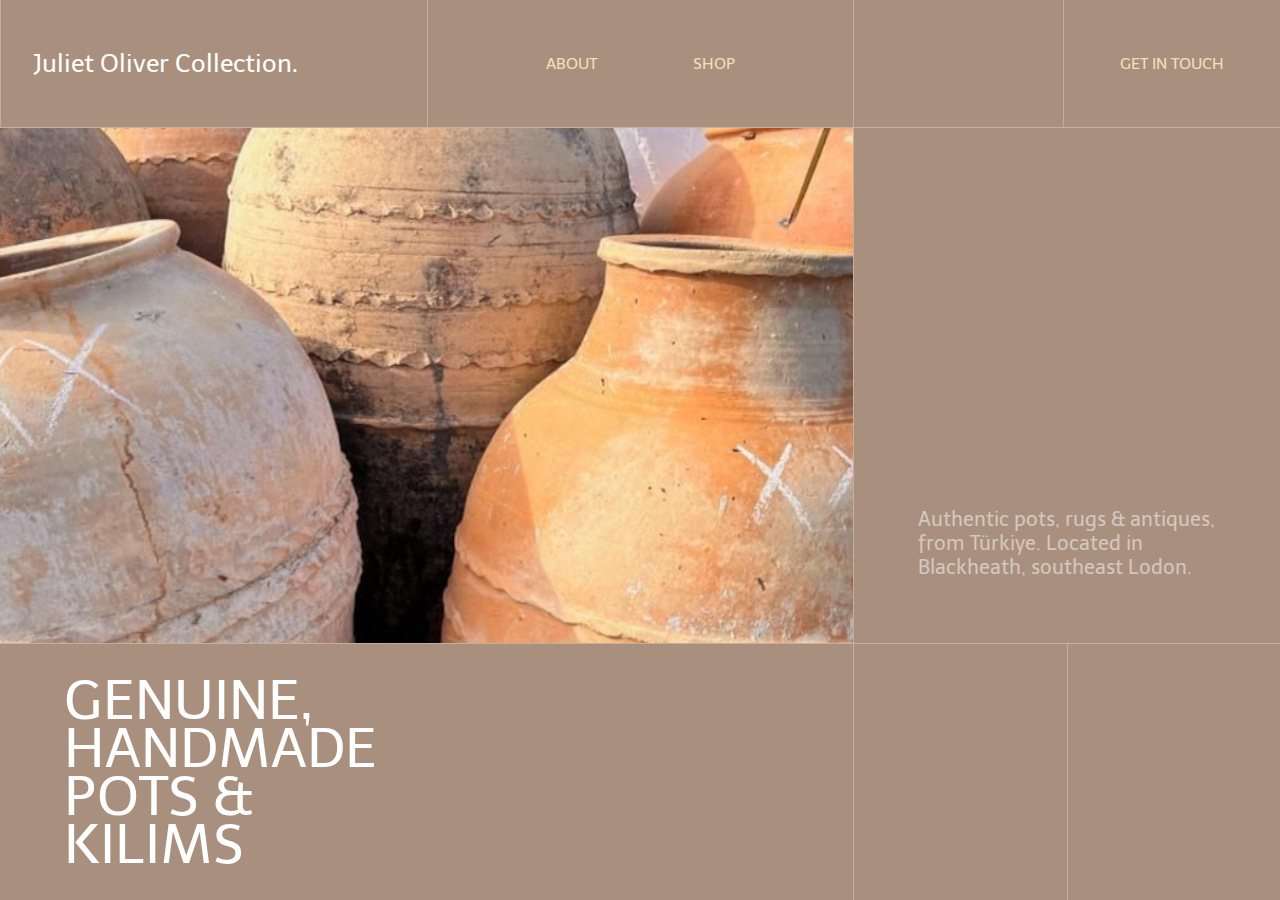
==== index.html @ e18bff8e "Add files via upload" ====
<!DOCTYPE html>
<html lang="en">
<head>
    <meta charset="UTF-8">
    <meta http-equiv="X-UA-Compatible" content="IE=edge">
    <meta name="viewport" content="width=device-width, initial-scale=1.0">

    <title>Home | Juliet Oliver Collection</title>

    <link rel="stylesheet" href="style.css">

    <link rel="stylesheet" href="https://cdnjs.cloudflare.com/ajax/libs/font-awesome/6.4.0/css/all.min.css" 
    integrity="sha512-iecdLmaskl7CVkqkXNQ/ZH/XLlvWZOJyj7Yy7tcenmpD1ypASozpmT/E0iPtmFIB46ZmdtAc9eNBvH0H/ZpiBw==" 
    crossorigin="anonymous" referrerpolicy="no-referrer" />

</head>
<body>
    <script src="script.js"></script>

    <nav data-toggled="false" data-transitionable="false">
        <script src="navscript.js"></script>
        <div id="nav-logo-section" class="nav-section">
        <h1 class="logotxt">Juliet Oliver Collection.</h1>
        </div>
        <div id="nav-mobile-section">
          <div id="nav-link-section" class="nav-section">
            <a href="#">ABOUT</a>
            <a href="#">SHOP</a>
          </div>
          <div id="nav-social-section" class="nav-section">
            <a href="https://www.instagram.com/julietolivercollection/" target="_blank">
              <i class="fa-brands fa-instagram fa-2xl"></i>
            </a>
            <a href="#" target="_blank">
              <i class="fa-brands fa-facebook fa-2xl"></i>
            </a>    
            <a href="#">
              <i class="fa-brands fa-shopify fa-2xl"></i>
            </a>
          </div>
          <div id="nav-contact-section" class="nav-section">
            <a href="#">GET IN TOUCH</a>
          </div>
        </div>
        <button id="nav-toggle-button" type="button" onclick="handleNavToggle()">
          <span>Menu</span>
          <i class="fa-solid fa-bars"></i>
        </button>
      </nav>


      <main>
        <article data-index="0" data-status="active">
          <div class="article-image-section article-section"></div>
          <div class="article-description-section article-section">
            <p>
                Authentic pots, rugs & antiques, from Türkiye. Located in Blackheath, southeast Lodon.
            </p>
          </div>
          <div class="article-title-section article-section">
            <h2>Genuine, handmade pots & kilims </h2>
            <i class="fa-light fa-plus-large"></i>
          </div>
          <div class="article-nav-section article-section">
            <button class="article-nav-button" type="button" onclick="handleLeftClick()">
                <i class="fa-solid fa-left-long"></i>
            </button>
            <button class="article-nav-button" type="button" onclick="handleRightClick()">
                <i class="fa-solid fa-right-long"></i>
            </button>
          </div>
        </article>
        <article data-index="1" data-status="inactive">    
          <div class="article-image-section article-section"></div>
          <div class="article-description-section article-section">
            <p>Second page paragraph Sample Text.</p>
          </div>
          <div class="article-title-section article-section">
              <h2>Second Page header test</h2>
            <i class="fa-light fa-plus-large"></i>
          </div>
          <div class="article-nav-section article-section">
            <button class="article-nav-button" type="button" onclick="handleLeftClick()">
                <i class="fa-solid fa-left-long"></i>
            </button>
            <button class="article-nav-button" type="button" onclick="handleRightClick()">
                <i class="fa-solid fa-right-long"></i>
            </button>
          </div>
        </article>
        <article data-index="2" data-status="inactive">    
          <div class="article-image-section article-section"></div>
          <div class="article-description-section article-section">
            <p>Third Page paragraph test.</p>
          </div>
          <div class="article-title-section article-section">
            <h2>Third Page header test</h2>
            <i class="fa-light fa-plus-large"></i>
          </div>
          <div class="article-nav-section article-section">
            <button class="article-nav-button" type="button" onclick="handleLeftClick()">
                <i class="fa-solid fa-left-long"></i>
            </button>
            <button class="article-nav-button" type="button" onclick="handleRightClick()">
                <i class="fa-solid fa-right-long"></i>
            </button>
          </div>
        </article>
        <article data-index="3" data-status="inactive">    
          <div class="article-image-section article-section"></div>
          <div class="article-description-section article-section">
            <p>
              Fourth page paragraph test
            </p>
          </div>
          <div class="article-title-section article-section">
            <h2>Fourth Page Header test</h2>
            <i class="fa-light fa-plus-large"></i>
          </div>
          <div class="article-nav-section article-section">
            <button class="article-nav-button" type="button" onclick="handleLeftClick()">
                <i class="fa-solid fa-left-long"></i>
            </button>
            <button class="article-nav-button" type="button" onclick="handleRightClick()">
                <i class="fa-solid fa-right-long"></i>
            </button>
          </div>
        </article>
      </main>


      </script>       
</body>
</html>
---- style.css ----
@import url('https://fonts.googleapis.com/css2?family=Telex&display=swap');

:root {
    --background-color: #A9907E;
    --border-color: #f3deba69;
    --highlight-color: #ABC4AA;
    --yt-color: rgb(229, 57, 53);
  }
  
.logotxt {
    color: white;
    font-size: 25px;
}

  body {
    background-color: var(--background-color);
    display: flex;
    flex-direction: column;
    height: 100vh;
    margin: 0px;
    overflow: hidden;
  }
  
  * {
    box-sizing: border-box;
  }
  
  h1, h2, h3, a, p, span {
    font-family: 'Telex', sans-serif;
    font-weight: 500;
    color: #F3DEBA;
    margin: 0px;
  }
  
  a {
    text-decoration: none;
  }
  
  a:hover {
    color: var(--highlight-color);
  }
  
  nav {
    display: flex;
    width: 100%;
    border-bottom: 1px solid var(--border-color);
  }
  
  nav .nav-section {
    padding: 3rem 2rem;
    display: flex;
    gap: 1rem;
    border-left: 1px solid var(--border-color);
    align-items: center;
    justify-content: center;
  }
  
  #nav-mobile-section {
    display: flex;
    flex-basis: calc(100% * (2 / 3));
    z-index: 3;
  }
  
  #nav-toggle-button { 
    align-items: center;
    background-color: transparent;
    border: none;
    border-left: 1px solid var(--border-color);
    color: white;
    cursor: pointer;
    display: none;
    gap: 0.8rem;
    height: 100%;
    justify-content: center;
    outline: none;
    padding: 0rem 3rem;
    position: relative;
    z-index: 3;
  }
  
  #nav-toggle-button:hover,
  #nav-toggle-button:hover > span {
    color: var(--highlight-color);
  }
  
  #nav-toggle-button > span,
  #nav-toggle-button > i { 
    display: inline-block;
    height: 1rem;
    line-height: 1rem;
  }
  
  #nav-social-section,
  #nav-contact-section {
    flex-grow: 1;
  }
  
  #nav-logo-section {
    flex-basis: calc(100% / 3);
    justify-content: flex-start;
  }
  
  #nav-logo-section > a > i {
    font-size: 2.5rem;
  }
  
  #nav-link-section {
    flex-basis: 50%;
    gap: 6rem; 
  }
  
  #nav-social-section {
    gap: 3rem;
  }
  
  main {
    flex-grow: 1;
    position: relative;
    overflow: hidden;
  }
  
  main > article {
    height: 100%;
    width: 100%;
    display: grid;
    grid-template-columns: 2fr 1fr;
    grid-template-rows: 2fr 1fr;
    position: absolute;
    left: 0px;
    top: 0px;
    transition: transform 400ms ease;  
  }
  
  main > article[data-status="inactive"] {
    transform: translateX(-100%);
    transition: none;
  }
  
  main > article[data-status="active"] {
    transform: translateX(0%);
  }
  
  main > article[data-status="before"] {
    transform: translateX(-100%);
  }
  
  main > article[data-status="after"] {
    transform: translateX(100%);
  }
  
  main > article[data-status="becoming-active-from-before"] {
    transform: translateX(-100%);
    transition: none;
  }
  
  main > article[data-status="becoming-active-from-after"] {
    transform: translateX(100%);
    transition: none;
  }
  
  main > article > .article-section {
    height: 100%;
    display: flex;
  }
  
  main > article > .article-description-section,
  main > article > .article-nav-section {
    border-left: 1px solid var(--border-color);
  }
  
  main > article > .article-title-section,
  main > article > .article-nav-section {
    border-top: 1px solid var(--border-color);
  }
  
  main > article:first-child > .article-image-section {
    background-image: url("homepot.png");
  }
  
  main > article:nth-child(2) > .article-image-section {
    background-image: url("pot1.jpeg");
  }
  
  main > article:nth-child(3) > .article-image-section {
    background-image: url("pot2.jpg");
  }
  
  main > article:nth-child(4) > .article-image-section {
    background-image: url("pot3.jpeg");
  }
  
  main > article > .article-image-section {
    background-position: center;
    background-size: cover;
  }
  
  main > article > .article-description-section {
    flex-direction: column;
    justify-content: flex-end;
    padding: 4rem; 
  }
  
  main > article > .article-description-section > p {
    color: rgba(255, 255, 255, 0.5);
    font-size: 1.25em;
  }
  
  main > article > .article-description-section > p  > a:hover {
    text-decoration: underline;
  }
  
  main > article > .article-title-section {
    align-items: center; 
    justify-content: space-between;
    padding: 2rem 4rem;
  }
  
  main > article > .article-title-section * {
    color: white;
  }
  
  main > article > .article-title-section > h2 {
    flex-basis: 50%;
    font-family: 'Telex', sans-serif;
    font-size: 3.5rem;
    line-height: 3rem;
    margin: 0px;
    text-transform: uppercase;
  }
  
  main > article > .article-title-section > i {
    color: rgba(255, 255, 255, 0.75);
    font-size:  4rem;
  }
  
  main > article > .article-nav-section > .article-nav-button {
    background-color: transparent;
    flex-grow: 1;
    border: none;
    outline: none;
    color: rgba(255, 255, 255, 0.75);
    font-size: 3rem;
    cursor: pointer;
  }
  
  main > article > .article-nav-section > .article-nav-button:hover {
    background-color: rgba(255, 255, 255, 0.02);
  }
  
  main > article > .article-nav-section > .article-nav-button:nth-child(2) {
    border-left: 1px solid var(--border-color);
  }
  
  @media(max-width: 1200px) {    
    #nav-mobile-section {
      flex-basis: calc(100% * 0.75);
    }
  
    #nav-logo-section {
      flex-basis: calc(100% * 0.25);
    }
    
    #nav-link-section {
      flex-basis: calc(100% / 3);
      gap: 3rem;
    }
  
    main {
      overflow-y: auto;
    }
    
    main > article {
      grid-template-columns: none;
      grid-template-rows: 1.5fr repeat(3, 0.75fr) 0.25fr;
      height: max(900px, 100%);
    }
     
    main > article > .article-title-section > h2 {
      font-size: 3rem; 
      line-height: 2.6rem;
    }
    
    main > article > .article-title-section > i {
      font-size: 3rem; 
    }
    
    main > article > .article-description-section,
    main > article > .article-nav-section {
      border-left: none;
    }
  
    main > article > .article-image-section {
      order: 1;
    }
    
    main > article > .article-title-section {
      border-bottom: 1px solid var(--border-color);
      order: 2;
    }
    
    main > article > .article-description-section {
      justify-content: center;
      order: 3;
    }
    
    main > article > .article-nav-section {
      border-bottom: 1px solid var(--border-color);
      order: 4;
    }
  }
  
  @media(max-width: 800px) {  
    nav {
      justify-content: space-between;  
    }
    
    nav[data-toggled="true"] > #nav-mobile-section {  
      transform: translateY(0%);
    }
  
    nav[data-toggled="true"] > #nav-toggle-button {
      border-left: none;
    }
  
    nav[data-transitionable="true"] > #nav-mobile-section {
      transition: transform 400ms ease;
    }
    
    nav .nav-section {
      border-left: none;
      padding: 1.5rem 1rem;
    }
    
    #nav-logo-section > a > i {
      font-size: 1.5rem;
      margin-left: 1rem;
    }
    
    #nav-mobile-section {
      background-color: var(--background-color);
      flex-direction: column;
      height: 100vh;
      width: 100vw;
      position: fixed;
      transform: translateY(-100%);
    } 
    
    #nav-toggle-button {
      display: flex;
    }  
    
    #nav-link-section {
      flex-basis: 60%;
      flex-direction: column;
      gap: 4rem;
    }
    
    #nav-link-section > a {
      font-size: 3rem; 
    }
    
    #nav-social-section > a {
      font-size: 2rem; 
    }  
    
    #nav-contact-section {
      padding-bottom: 4rem;
    }
    
    main > article {
      grid-template-rows: 1fr repeat(4, 0.5fr);
      height: max(700px, 100%);
    }
    
    main > article > .article-title-section {
      padding: 2rem;
    }
    
    main > article > .article-title-section > h2 {
      flex-basis: 70%;
      font-size: 1.75em; 
      line-height: 1.5rem;
    }
    
    main > article > .article-title-section > i {
      font-size: 2rem; 
    }
    
    main > article > .article-description-section {
      padding: 2rem;
    }
    
    main > article > .article-description-section > p {
      font-size: 1rem;
    }
  }
  
  /* -- YT link / Source link styles -- */
  
  main > article > .article-description-section > p  > .source-link {
    color: var(--highlight-color);
    display: inline;
  }
  
  main > article .yt-link,
  main > article .yt-link > i {
    color: var(--yt-color);
    display: inline;
  }
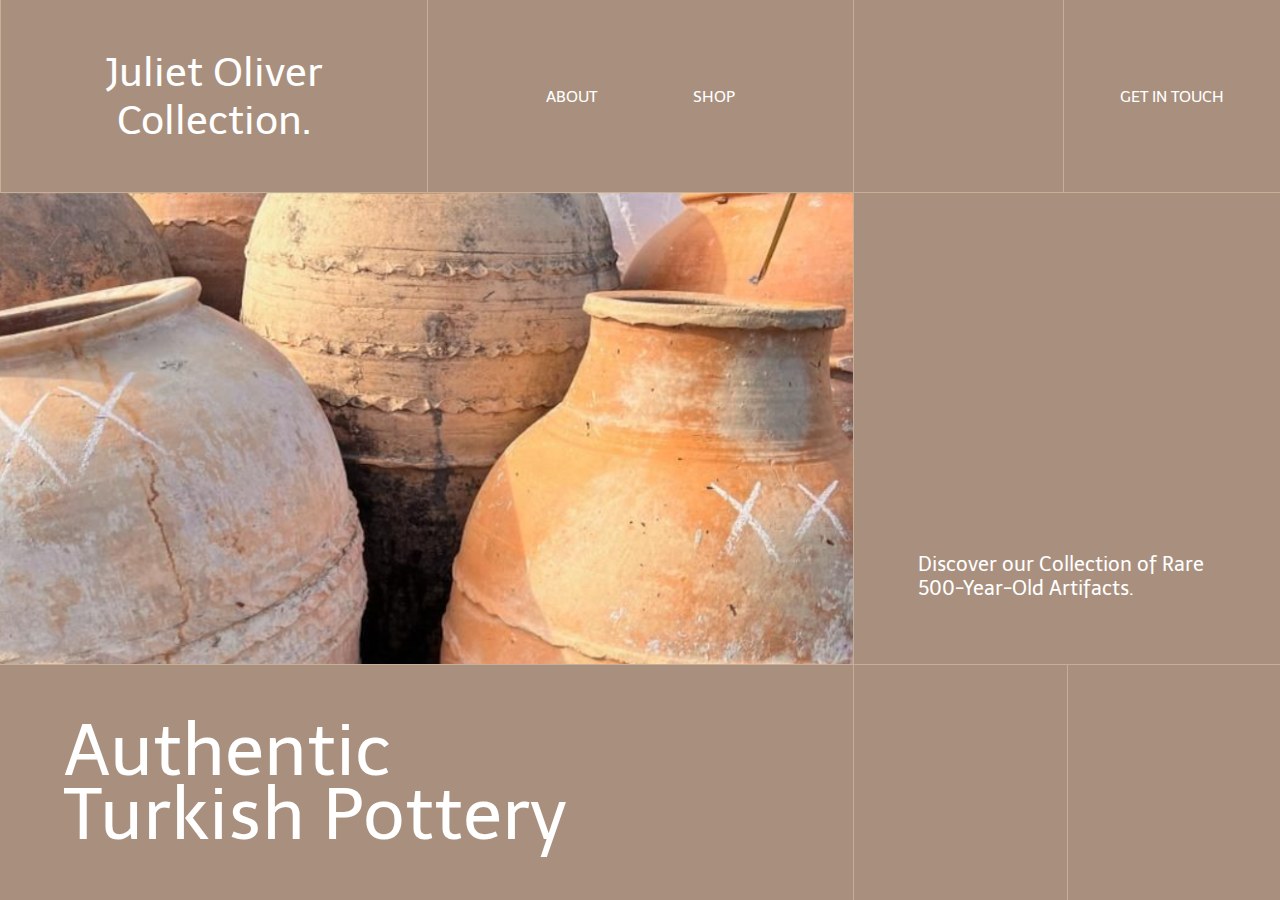
==== commit 041d8d6b: "Add files via upload" ====
--- a/index.html
+++ b/index.html
@@ -54,11 +54,11 @@
           <div class="article-image-section article-section"></div>
           <div class="article-description-section article-section">
             <p>
-                Authentic pots, rugs & antiques, from Türkiye. Located in Blackheath, southeast Lodon.
+                Discover our Collection of Rare 500-Year-Old Artifacts.
             </p>
           </div>
           <div class="article-title-section article-section">
-            <h2>Genuine, handmade pots & kilims </h2>
+            <h2>Authentic Turkish Pottery</h2>
             <i class="fa-light fa-plus-large"></i>
           </div>
           <div class="article-nav-section article-section">
@@ -73,10 +73,10 @@
         <article data-index="1" data-status="inactive">    
           <div class="article-image-section article-section"></div>
           <div class="article-description-section article-section">
-            <p>Second page paragraph Sample Text.</p>
+            <p>Shop Genuine Turkish Kilims and Antique Rugs.</p>
           </div>
           <div class="article-title-section article-section">
-              <h2>Second Page header test</h2>
+              <h2>Timeless Beauty</h2>
             <i class="fa-light fa-plus-large"></i>
           </div>
           <div class="article-nav-section article-section">
@@ -91,10 +91,10 @@
         <article data-index="2" data-status="inactive">    
           <div class="article-image-section article-section"></div>
           <div class="article-description-section article-section">
-            <p>Third Page paragraph test.</p>
+            <p>Our Collection of Authentic Turkish Antiques.</p>
           </div>
           <div class="article-title-section article-section">
-            <h2>Third Page header test</h2>
+            <h2>Explore Turkey's Rich History</h2>
             <i class="fa-light fa-plus-large"></i>
           </div>
           <div class="article-nav-section article-section">
@@ -110,11 +110,11 @@
           <div class="article-image-section article-section"></div>
           <div class="article-description-section article-section">
             <p>
-              Fourth page paragraph test
+              Bringing the Best of Turkey's Cultrual Heritage to You.
             </p>
           </div>
           <div class="article-title-section article-section">
-            <h2>Fourth Page Header test</h2>
+            <h2>Handcrafted Treasures</h2>
             <i class="fa-light fa-plus-large"></i>
           </div>
           <div class="article-nav-section article-section">
--- a/style.css
+++ b/style.css
@@ -10,6 +10,7 @@
 .logotxt {
     color: white;
     font-size: 25px;
+    font-size: 40px;
 }
 
   body {
@@ -19,6 +20,7 @@
     height: 100vh;
     margin: 0px;
     overflow: hidden;
+    font-family: 'Telex', sans-serif;
   }
   
   * {
@@ -28,7 +30,7 @@
   h1, h2, h3, a, p, span {
     font-family: 'Telex', sans-serif;
     font-weight: 500;
-    color: #F3DEBA;
+    color: #ffffff;
     margin: 0px;
   }
   
@@ -97,7 +99,8 @@
   
   #nav-logo-section {
     flex-basis: calc(100% / 3);
-    justify-content: flex-start;
+    display: block;
+    text-align: center;
   }
   
   #nav-logo-section > a > i {
@@ -201,7 +204,7 @@
   }
   
   main > article > .article-description-section > p {
-    color: rgba(255, 255, 255, 0.5);
+    color: #ffffff;
     font-size: 1.25em;
   }
   
@@ -220,12 +223,11 @@
   }
   
   main > article > .article-title-section > h2 {
-    flex-basis: 50%;
+    flex-basis: 70%;
     font-family: 'Telex', sans-serif;
-    font-size: 3.5rem;
-    line-height: 3rem;
+    font-size: 4.5rem;
+    line-height: 4rem;
     margin: 0px;
-    text-transform: uppercase;
   }
   
   main > article > .article-title-section > i {
@@ -258,6 +260,7 @@
   
     #nav-logo-section {
       flex-basis: calc(100% * 0.25);
+      text-align: left;
     }
     
     #nav-link-section {
@@ -310,6 +313,10 @@
   }
   
   @media(max-width: 800px) {  
+    .logotxt {
+        font-size: 30px;
+    }
+
     nav {
       justify-content: space-between;  
     }
@@ -334,6 +341,7 @@
     #nav-logo-section > a > i {
       font-size: 1.5rem;
       margin-left: 1rem;
+      text-align: left;
     }
     
     #nav-mobile-section {
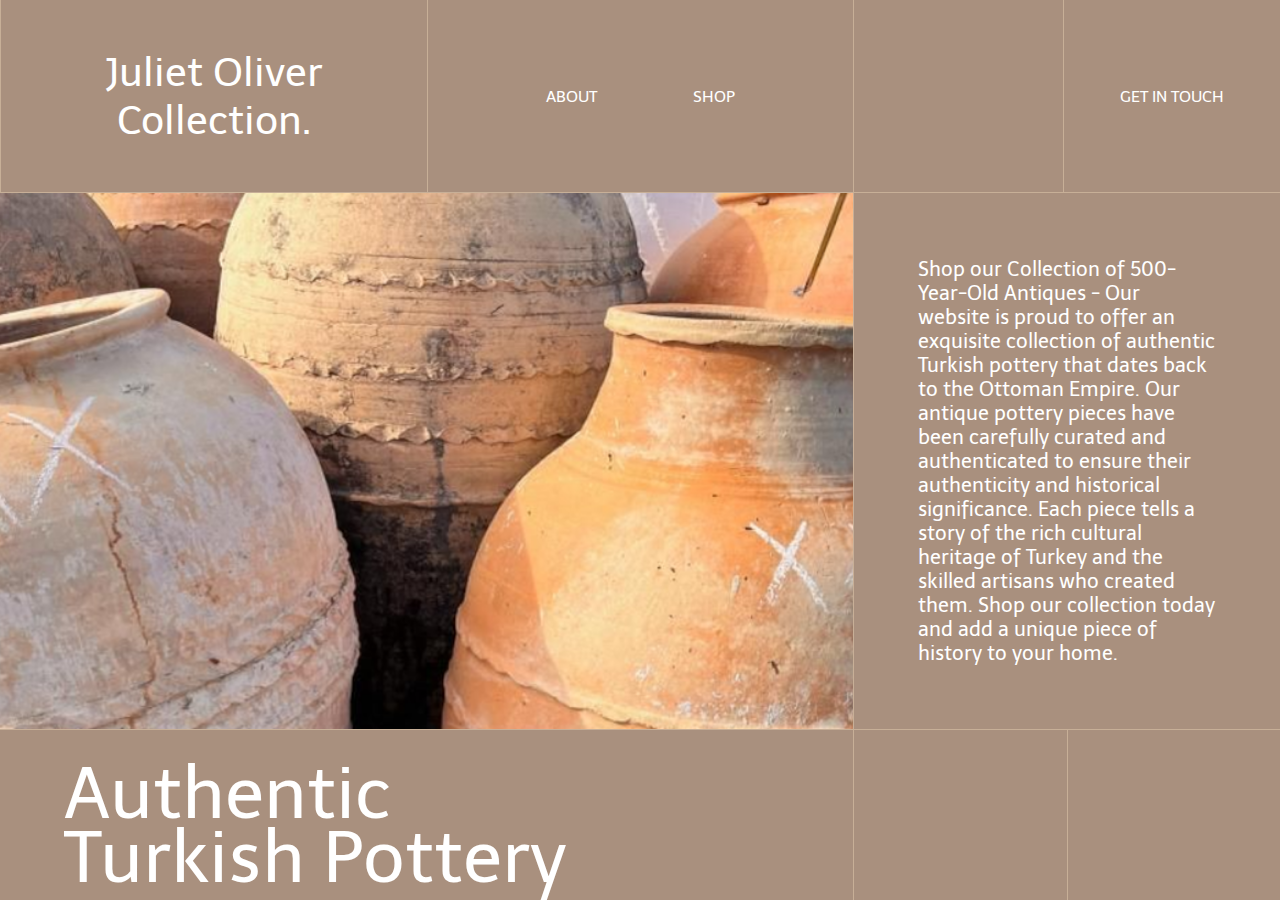
==== commit 004adf00: "Add files via upload" ====
--- a/index.html
+++ b/index.html
@@ -54,11 +54,11 @@
           <div class="article-image-section article-section"></div>
           <div class="article-description-section article-section">
             <p>
-                Discover our Collection of Rare 500-Year-Old Artifacts.
+                Shop our Collection of 500-Year-Old Antiques - Our website is proud to offer an exquisite collection of authentic Turkish pottery that dates back to the Ottoman Empire. Our antique pottery pieces have been carefully curated and authenticated to ensure their authenticity and historical significance. Each piece tells a story of the rich cultural heritage of Turkey and the skilled artisans who created them. Shop our collection today and add a unique piece of history to your home.
             </p>
           </div>
           <div class="article-title-section article-section">
-            <h2>Authentic Turkish Pottery</h2>
+            <h2>Authentic Turkish Pottery</h2><br>
             <i class="fa-light fa-plus-large"></i>
           </div>
           <div class="article-nav-section article-section">
@@ -73,7 +73,7 @@
         <article data-index="1" data-status="inactive">    
           <div class="article-image-section article-section"></div>
           <div class="article-description-section article-section">
-            <p>Shop Genuine Turkish Kilims and Antique Rugs.</p>
+            <p> Genuine Turkish Kilims Handwoven by Artisans - Our collection of genuine Turkish kilims features unique and timeless designs that have been handwoven by skilled artisans. These kilims showcase the intricate designs and vibrant colors that are characteristic of Turkish weaving. Each piece has been carefully selected for its quality and beauty, and is sure to add a touch of elegance to any space.</p>
           </div>
           <div class="article-title-section article-section">
               <h2>Timeless Beauty</h2>
@@ -91,7 +91,7 @@
         <article data-index="2" data-status="inactive">    
           <div class="article-image-section article-section"></div>
           <div class="article-description-section article-section">
-            <p>Our Collection of Authentic Turkish Antiques.</p>
+            <p> Our selection of authentic antiques and artisan pieces is a testament to the country's rich history and artistic traditions. Explore our collection and discover the beauty and intricacy of Turkish art and craftsmanship.</p>
           </div>
           <div class="article-title-section article-section">
             <h2>Explore Turkey's Rich History</h2>
@@ -110,7 +110,7 @@
           <div class="article-image-section article-section"></div>
           <div class="article-description-section article-section">
             <p>
-              Bringing the Best of Turkey's Cultrual Heritage to You.
+                Our website is home to a wide selection of rare and unique Turkish antiques and decorative artifacts. From antique textiles to handmade ceramics and intricately carved woodwork, our collection features a range of authentic pieces that reflect the rich cultural heritage of Turkey. Each piece has been sourced directly from local artisans and collectors, ensuring their authenticity and historical significance.
             </p>
           </div>
           <div class="article-title-section article-section">
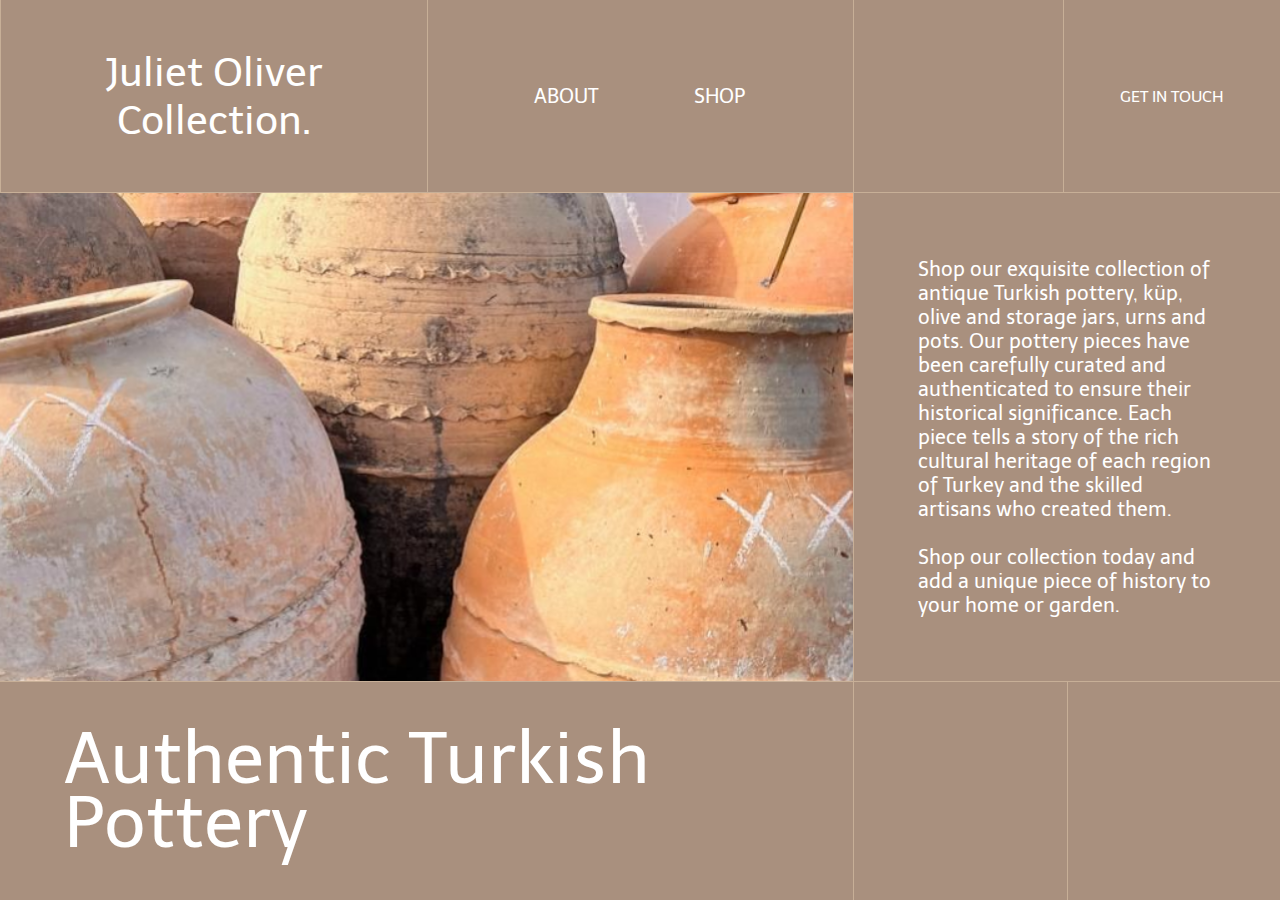
==== commit c6247737: "Add files via upload" ====
--- a/index.html
+++ b/index.html
@@ -24,14 +24,14 @@
         </div>
         <div id="nav-mobile-section">
           <div id="nav-link-section" class="nav-section">
-            <a href="#">ABOUT</a>
-            <a href="#">SHOP</a>
+            <a href="about.html">ABOUT</a>
+            <a href="shop.html">SHOP</a>
           </div>
           <div id="nav-social-section" class="nav-section">
             <a href="https://www.instagram.com/julietolivercollection/" target="_blank">
               <i class="fa-brands fa-instagram fa-2xl"></i>
             </a>
-            <a href="#" target="_blank">
+            <a href="#">
               <i class="fa-brands fa-facebook fa-2xl"></i>
             </a>    
             <a href="#">
@@ -39,7 +39,7 @@
             </a>
           </div>
           <div id="nav-contact-section" class="nav-section">
-            <a href="#">GET IN TOUCH</a>
+            <a href="contact.html">GET IN TOUCH</a>
           </div>
         </div>
         <button id="nav-toggle-button" type="button" onclick="handleNavToggle()">
@@ -54,7 +54,7 @@
           <div class="article-image-section article-section"></div>
           <div class="article-description-section article-section">
             <p>
-                Shop our Collection of 500-Year-Old Antiques - Our website is proud to offer an exquisite collection of authentic Turkish pottery that dates back to the Ottoman Empire. Our antique pottery pieces have been carefully curated and authenticated to ensure their authenticity and historical significance. Each piece tells a story of the rich cultural heritage of Turkey and the skilled artisans who created them. Shop our collection today and add a unique piece of history to your home.
+              Shop our exquisite  collection of antique Turkish pottery, küp, olive and storage jars, urns and pots. Our pottery pieces have been carefully curated and authenticated to ensure their historical significance.  Each piece tells a story of the  rich cultural heritage of each region of Turkey and the skilled artisans who created them. <br><br> Shop our collection today and add a unique piece of history to your home or garden. 
             </p>
           </div>
           <div class="article-title-section article-section">
@@ -73,7 +73,7 @@
         <article data-index="1" data-status="inactive">    
           <div class="article-image-section article-section"></div>
           <div class="article-description-section article-section">
-            <p> Genuine Turkish Kilims Handwoven by Artisans - Our collection of genuine Turkish kilims features unique and timeless designs that have been handwoven by skilled artisans. These kilims showcase the intricate designs and vibrant colors that are characteristic of Turkish weaving. Each piece has been carefully selected for its quality and beauty, and is sure to add a touch of elegance to any space.</p>
+            <p>Genuine Turkish Kilims Handwoven by Artisans - Our collection of genuine Turkish kilims features unique and timeless designs that have been handwoven by skilled artisans. These kilims showcase the intricate designs and vibrant colors that are characteristic of Turkish weaving. Each piece has been carefully selected for its quality and beauty, and is sure to add a touch of elegance to any space.</p>
           </div>
           <div class="article-title-section article-section">
               <h2>Timeless Beauty</h2>
--- a/style.css
+++ b/style.css
@@ -1,7 +1,7 @@
 @import url('https://fonts.googleapis.com/css2?family=Telex&display=swap');
 
 :root {
-    --background-color: #A9907E;
+    --background-color: rgb(169,144,126);
     --border-color: #f3deba69;
     --highlight-color: #ABC4AA;
     --yt-color: rgb(229, 57, 53);
@@ -110,6 +110,7 @@
   #nav-link-section {
     flex-basis: 50%;
     gap: 6rem; 
+    font-size: 20px;
   }
   
   #nav-social-section {
@@ -223,12 +224,13 @@
   }
   
   main > article > .article-title-section > h2 {
-    flex-basis: 70%;
+    flex-basis: 100%;
     font-family: 'Telex', sans-serif;
     font-size: 4.5rem;
     line-height: 4rem;
     margin: 0px;
   }
+  
   
   main > article > .article-title-section > i {
     color: rgba(255, 255, 255, 0.75);
@@ -336,6 +338,7 @@
     nav .nav-section {
       border-left: none;
       padding: 1.5rem 1rem;
+      
     }
     
     #nav-logo-section > a > i {
@@ -345,7 +348,8 @@
     }
     
     #nav-mobile-section {
-      background-color: var(--background-color);
+        background: rgb(169,144,126);
+        background: linear-gradient(180deg, rgba(169,144,126,1) 0%, rgba(103,93,80,1) 100%);
       flex-direction: column;
       height: 100vh;
       width: 100vw;
@@ -414,4 +418,5 @@
   main > article .yt-link > i {
     color: var(--yt-color);
     display: inline;
-  }+  }
+  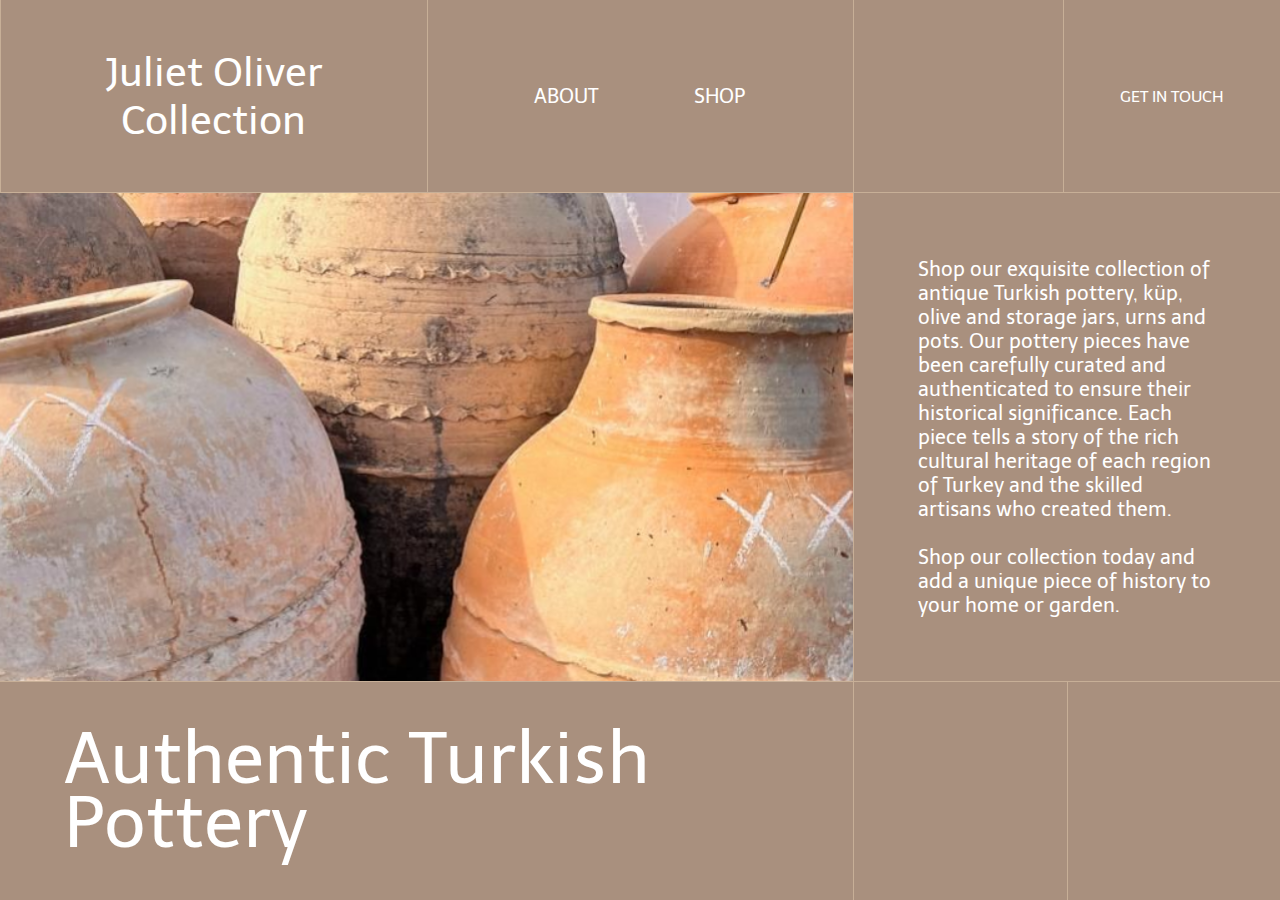
==== commit 77727e75: "Add files via upload" ====
--- a/index.html
+++ b/index.html
@@ -20,7 +20,7 @@
     <nav data-toggled="false" data-transitionable="false">
         <script src="navscript.js"></script>
         <div id="nav-logo-section" class="nav-section">
-        <h1 class="logotxt">Juliet Oliver Collection.</h1>
+        <h1 class="logotxt">Juliet Oliver Collection</h1>
         </div>
         <div id="nav-mobile-section">
           <div id="nav-link-section" class="nav-section">
--- a/style.css
+++ b/style.css
@@ -21,6 +21,7 @@
     margin: 0px;
     overflow: hidden;
     font-family: 'Telex', sans-serif;
+    padding-bottom: env(safe-area-inset-bottom);
   }
   
   * {
@@ -316,7 +317,7 @@
   
   @media(max-width: 800px) {  
     .logotxt {
-        font-size: 30px;
+        font-size: 17px;
     }
 
     nav {
